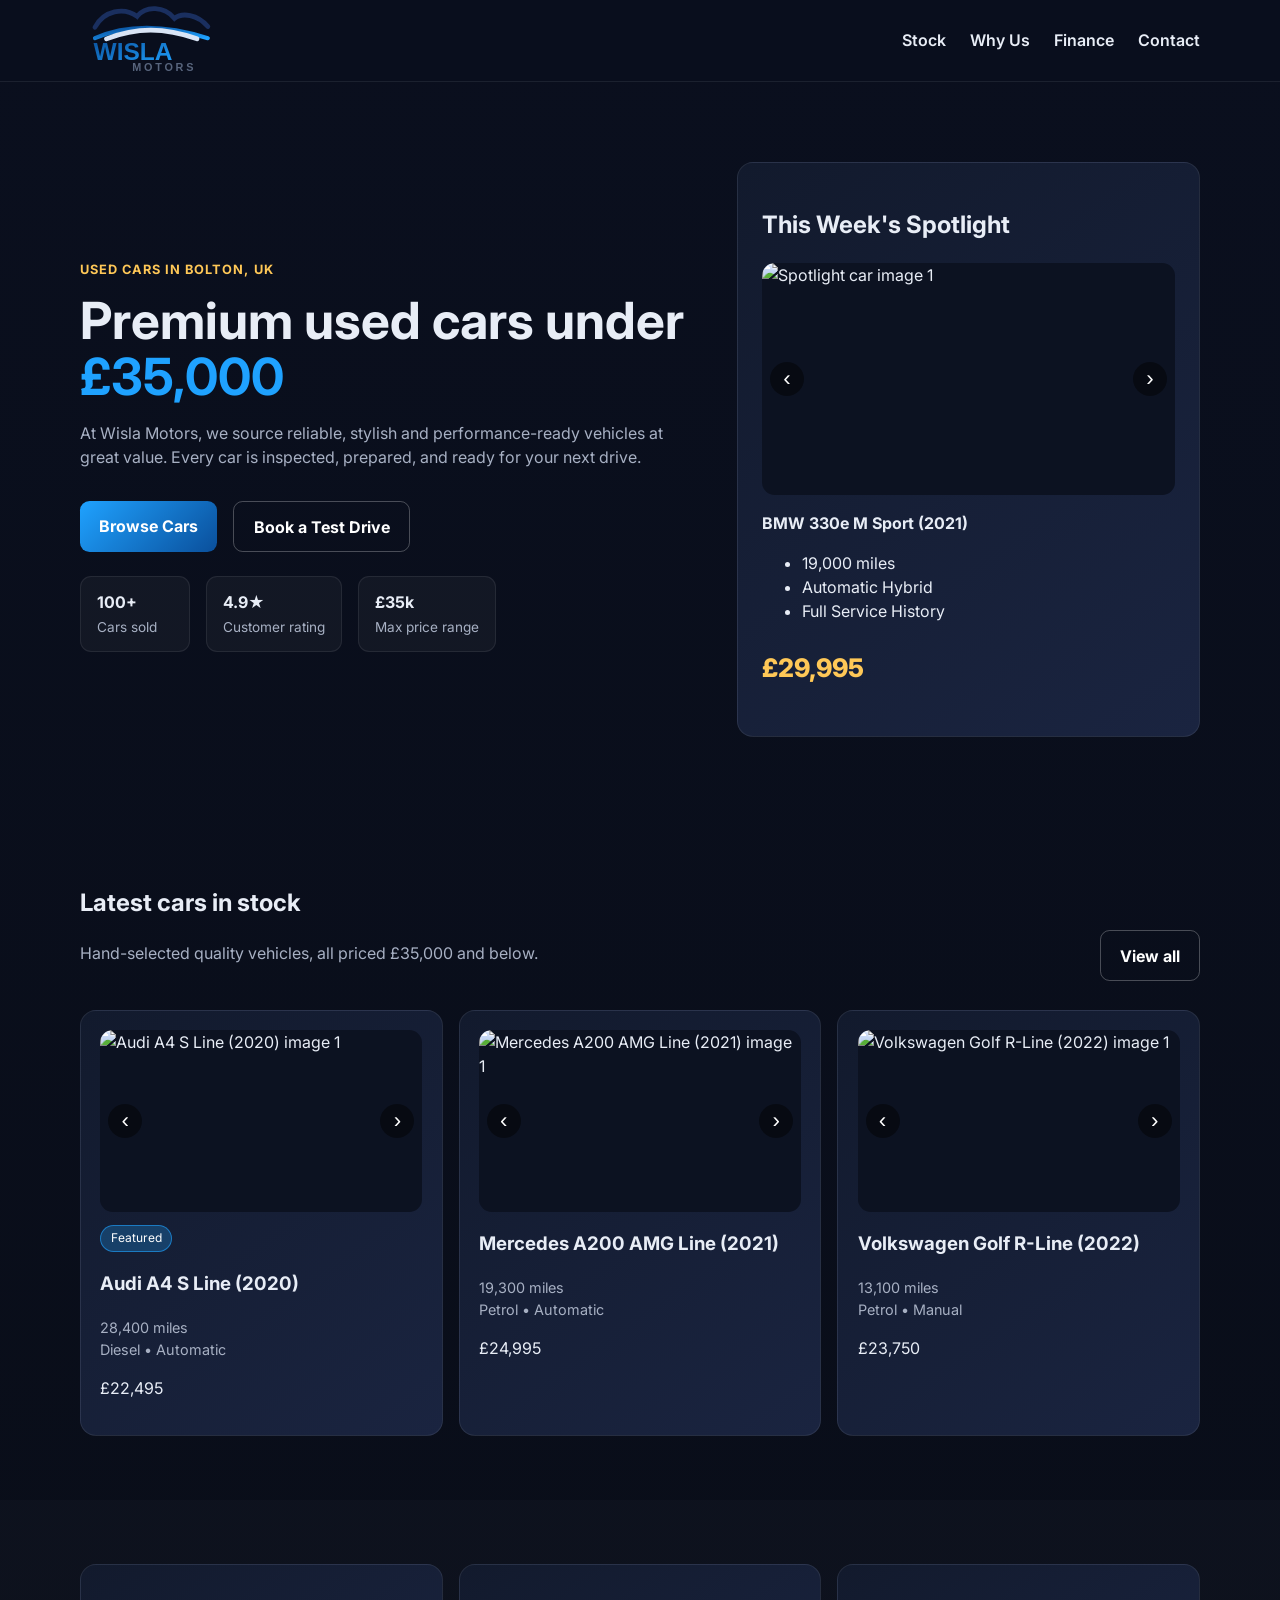
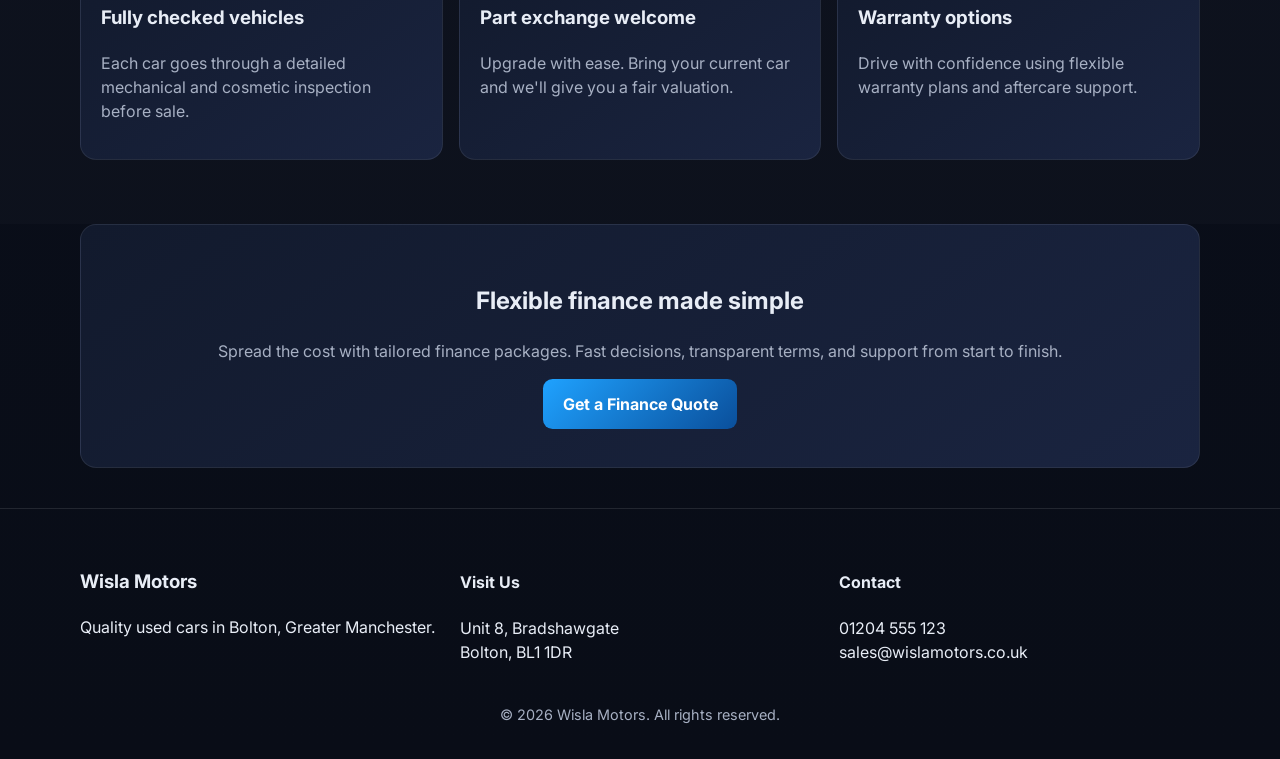
==== index.html @ de7a3d7c "Add stock page link and car image carousels" ====
<!DOCTYPE html>
<html lang="en">
  <head>
    <meta charset="UTF-8" />
    <meta name="viewport" content="width=device-width, initial-scale=1.0" />
    <title>Wisla Motors | Quality Used Cars in Bolton</title>
    <meta
      name="description"
      content="Wisla Motors offers hand-picked used cars in Bolton, UK with prices up to £35,000. Browse our latest stock and book a test drive today."
    />
    <link rel="preconnect" href="https://fonts.googleapis.com" />
    <link rel="preconnect" href="https://fonts.gstatic.com" crossorigin />
    <link
      href="https://fonts.googleapis.com/css2?family=Inter:wght@400;500;600;700;800&display=swap"
      rel="stylesheet"
    />
    <link rel="stylesheet" href="styles.css" />
  </head>
  <body>
    <header class="site-header">
      <nav class="nav container">
        <a href="index.html" class="brand" aria-label="Wisla Motors home">
          <img src="assets/wisla-logo.svg" alt="Wisla Motors" class="brand-logo" />
        </a>
        <button class="menu-toggle" aria-expanded="false" aria-controls="nav-links">
          ☰
        </button>
        <ul id="nav-links" class="nav-links">
          <li><a href="#stock">Stock</a></li>
          <li><a href="#why-us">Why Us</a></li>
          <li><a href="#finance">Finance</a></li>
          <li><a href="#contact">Contact</a></li>
        </ul>
      </nav>
    </header>

    <main>
      <section class="hero">
        <div class="container hero-grid">
          <div>
            <p class="eyebrow">Used Cars in Bolton, UK</p>
            <h1>Premium used cars under <span>£35,000</span></h1>
            <p class="hero-copy">
              At Wisla Motors, we source reliable, stylish and performance-ready vehicles at great value.
              Every car is inspected, prepared, and ready for your next drive.
            </p>
            <div class="hero-actions">
              <a class="btn btn-primary" href="#stock">Browse Cars</a>
              <a class="btn btn-secondary" href="#contact">Book a Test Drive</a>
            </div>
            <div class="stats">
              <div><strong>100+</strong><span>Cars sold</span></div>
              <div><strong>4.9★</strong><span>Customer rating</span></div>
              <div><strong>£35k</strong><span>Max price range</span></div>
            </div>
          </div>
          <div class="hero-card">
            <h2>This Week's Spotlight</h2>
            <div class="carousel" data-carousel-id="spotlight">
              <button class="carousel-btn prev" aria-label="Previous spotlight image">‹</button>
              <div class="carousel-track"></div>
              <button class="carousel-btn next" aria-label="Next spotlight image">›</button>
            </div>
            <p class="car-name" id="spotlight-name">BMW 330e M Sport (2021)</p>
            <ul>
              <li>19,000 miles</li>
              <li>Automatic Hybrid</li>
              <li>Full Service History</li>
            </ul>
            <p class="price">£29,995</p>
          </div>
        </div>
      </section>

      <section id="stock" class="section container">
        <div class="section-header with-action">
          <div>
            <h2>Latest cars in stock</h2>
            <p>Hand-selected quality vehicles, all priced £35,000 and below.</p>
          </div>
          <a class="btn btn-secondary" href="stock.html">View all</a>
        </div>
        <div class="car-grid" id="car-grid"></div>
      </section>

      <section id="why-us" class="section muted">
        <div class="container perks-grid">
          <article>
            <h3>Fully checked vehicles</h3>
            <p>Each car goes through a detailed mechanical and cosmetic inspection before sale.</p>
          </article>
          <article>
            <h3>Part exchange welcome</h3>
            <p>Upgrade with ease. Bring your current car and we'll give you a fair valuation.</p>
          </article>
          <article>
            <h3>Warranty options</h3>
            <p>Drive with confidence using flexible warranty plans and aftercare support.</p>
          </article>
        </div>
      </section>

      <section id="finance" class="section container finance">
        <h2>Flexible finance made simple</h2>
        <p>
          Spread the cost with tailored finance packages. Fast decisions, transparent terms,
          and support from start to finish.
        </p>
        <a href="#contact" class="btn btn-primary">Get a Finance Quote</a>
      </section>
    </main>

    <footer id="contact" class="site-footer">
      <div class="container footer-grid">
        <div>
          <h3>Wisla Motors</h3>
          <p>Quality used cars in Bolton, Greater Manchester.</p>
        </div>
        <div>
          <h4>Visit Us</h4>
          <p>Unit 8, Bradshawgate<br />Bolton, BL1 1DR</p>
        </div>
        <div>
          <h4>Contact</h4>
          <p>01204 555 123<br />sales@wislamotors.co.uk</p>
        </div>
      </div>
      <p class="copyright">© <span id="year"></span> Wisla Motors. All rights reserved.</p>
    </footer>

    <script src="script.js"></script>
  </body>
</html>
---- styles.css ----
:root {
  --bg: #0a0f1e;
  --surface: #121a2d;
  --surface-soft: #1a2440;
  --text: #e8edf6;
  --muted: #a7b0c3;
  --primary: #1fa2ff;
  --primary-dark: #0a4f9b;
  --accent: #ffc857;
}

* {
  box-sizing: border-box;
}

body {
  margin: 0;
  font-family: 'Inter', system-ui, -apple-system, sans-serif;
  background: linear-gradient(180deg, var(--bg), #090d17);
  color: var(--text);
  line-height: 1.5;
}

.container {
  width: min(1120px, 92%);
  margin: 0 auto;
}

.site-header {
  position: sticky;
  top: 0;
  z-index: 10;
  backdrop-filter: blur(8px);
  background: rgba(10, 15, 30, 0.78);
  border-bottom: 1px solid rgba(255, 255, 255, 0.08);
}

.nav {
  min-height: 76px;
  display: flex;
  align-items: center;
  justify-content: space-between;
  gap: 1rem;
}

.brand-logo {
  width: 170px;
  height: auto;
}

.nav-links {
  list-style: none;
  display: flex;
  gap: 1.5rem;
  margin: 0;
  padding: 0;
}

.nav a {
  color: var(--text);
  text-decoration: none;
  font-weight: 600;
}

.menu-toggle {
  display: none;
  border: 0;
  background: transparent;
  color: white;
  font-size: 1.4rem;
}

.hero {
  padding: 5rem 0 4rem;
}

.hero-grid {
  display: grid;
  grid-template-columns: 1.35fr 1fr;
  gap: 2rem;
  align-items: center;
}

.eyebrow {
  color: var(--accent);
  font-weight: 700;
  text-transform: uppercase;
  letter-spacing: 0.08em;
  font-size: 0.8rem;
}

h1 {
  font-size: clamp(2rem, 4vw, 3.5rem);
  line-height: 1.1;
  margin: 0.5rem 0 1rem;
}

h1 span {
  color: var(--primary);
}

.hero-copy {
  max-width: 60ch;
  color: var(--muted);
}

.hero-actions {
  margin: 2rem 0 1.5rem;
  display: flex;
  gap: 1rem;
  flex-wrap: wrap;
}

.btn {
  display: inline-block;
  padding: 0.8rem 1.2rem;
  border-radius: 0.6rem;
  text-decoration: none;
  font-weight: 700;
}

.btn-primary {
  background: linear-gradient(135deg, var(--primary), var(--primary-dark));
  color: white;
}

.btn-secondary {
  border: 1px solid rgba(255, 255, 255, 0.26);
  color: white;
}

.stats {
  display: flex;
  gap: 1rem;
  flex-wrap: wrap;
}

.stats div {
  background: rgba(255, 255, 255, 0.04);
  border: 1px solid rgba(255, 255, 255, 0.08);
  border-radius: 0.7rem;
  padding: 0.8rem 1rem;
  min-width: 110px;
}

.stats strong {
  display: block;
}

.stats span {
  color: var(--muted);
  font-size: 0.85rem;
}

.hero-card,
.car-card,
.perks-grid article,
.finance {
  background: linear-gradient(145deg, var(--surface), var(--surface-soft));
  border: 1px solid rgba(255, 255, 255, 0.08);
  border-radius: 1rem;
}

.hero-card {
  padding: 1.5rem;
}

.hero-card .car-name {
  font-weight: 700;
}

.hero-card .price {
  font-size: 1.6rem;
  font-weight: 800;
  color: var(--accent);
}

.section {
  padding: 4rem 0;
}

.section-header p {
  color: var(--muted);
}

.section-header.with-action {
  display: flex;
  align-items: flex-end;
  justify-content: space-between;
  gap: 1rem;
  flex-wrap: wrap;
}

.car-grid {
  margin-top: 1.8rem;
  display: grid;
  grid-template-columns: repeat(3, minmax(0, 1fr));
  gap: 1rem;
}

.car-card {
  padding: 1.2rem;
}

.badge {
  display: inline-block;
  font-size: 0.75rem;
  color: #fff;
  background: rgba(31, 162, 255, 0.26);
  border: 1px solid rgba(31, 162, 255, 0.6);
  padding: 0.2rem 0.6rem;
  border-radius: 999px;
}

.car-meta {
  color: var(--muted);
  font-size: 0.9rem;
}

.carousel {
  position: relative;
  border-radius: 0.8rem;
  overflow: hidden;
  margin-bottom: 0.8rem;
  aspect-ratio: 16 / 9;
  background: #0c1221;
}

.carousel-track {
  width: 100%;
  height: 100%;
}

.carousel-track img {
  width: 100%;
  height: 100%;
  object-fit: cover;
  display: none;
}

.carousel-track img.active {
  display: block;
}

.carousel-btn {
  position: absolute;
  top: 50%;
  transform: translateY(-50%);
  border: none;
  width: 34px;
  height: 34px;
  border-radius: 50%;
  background: rgba(0, 0, 0, 0.45);
  color: #fff;
  font-size: 1.4rem;
  line-height: 1;
  cursor: pointer;
}

.carousel-btn.prev {
  left: 8px;
}

.carousel-btn.next {
  right: 8px;
}

.muted {
  background: rgba(255, 255, 255, 0.015);
}

.perks-grid {
  display: grid;
  gap: 1rem;
  grid-template-columns: repeat(3, 1fr);
}

.perks-grid article {
  padding: 1.25rem;
}

.perks-grid p,
.finance p {
  color: var(--muted);
}

.finance {
  text-align: center;
  padding: 2.4rem;
}

.site-footer {
  border-top: 1px solid rgba(255, 255, 255, 0.1);
  margin-top: 2.5rem;
  padding: 2.5rem 0 1.2rem;
}

.footer-grid {
  display: grid;
  grid-template-columns: repeat(3, 1fr);
  gap: 1.2rem;
}

.copyright {
  text-align: center;
  color: var(--muted);
  margin-top: 1.5rem;
  font-size: 0.9rem;
}

@media (max-width: 860px) {
  .hero-grid,
  .car-grid,
  .perks-grid,
  .footer-grid {
    grid-template-columns: 1fr;
  }

  .menu-toggle {
    display: inline-block;
  }

  .nav-links {
    position: absolute;
    top: 75px;
    left: 0;
    right: 0;
    padding: 1rem 4%;
    background: #0d1325;
    flex-direction: column;
    display: none;
    border-bottom: 1px solid rgba(255, 255, 255, 0.08);
  }

  .nav-links.open {
    display: flex;
  }
}
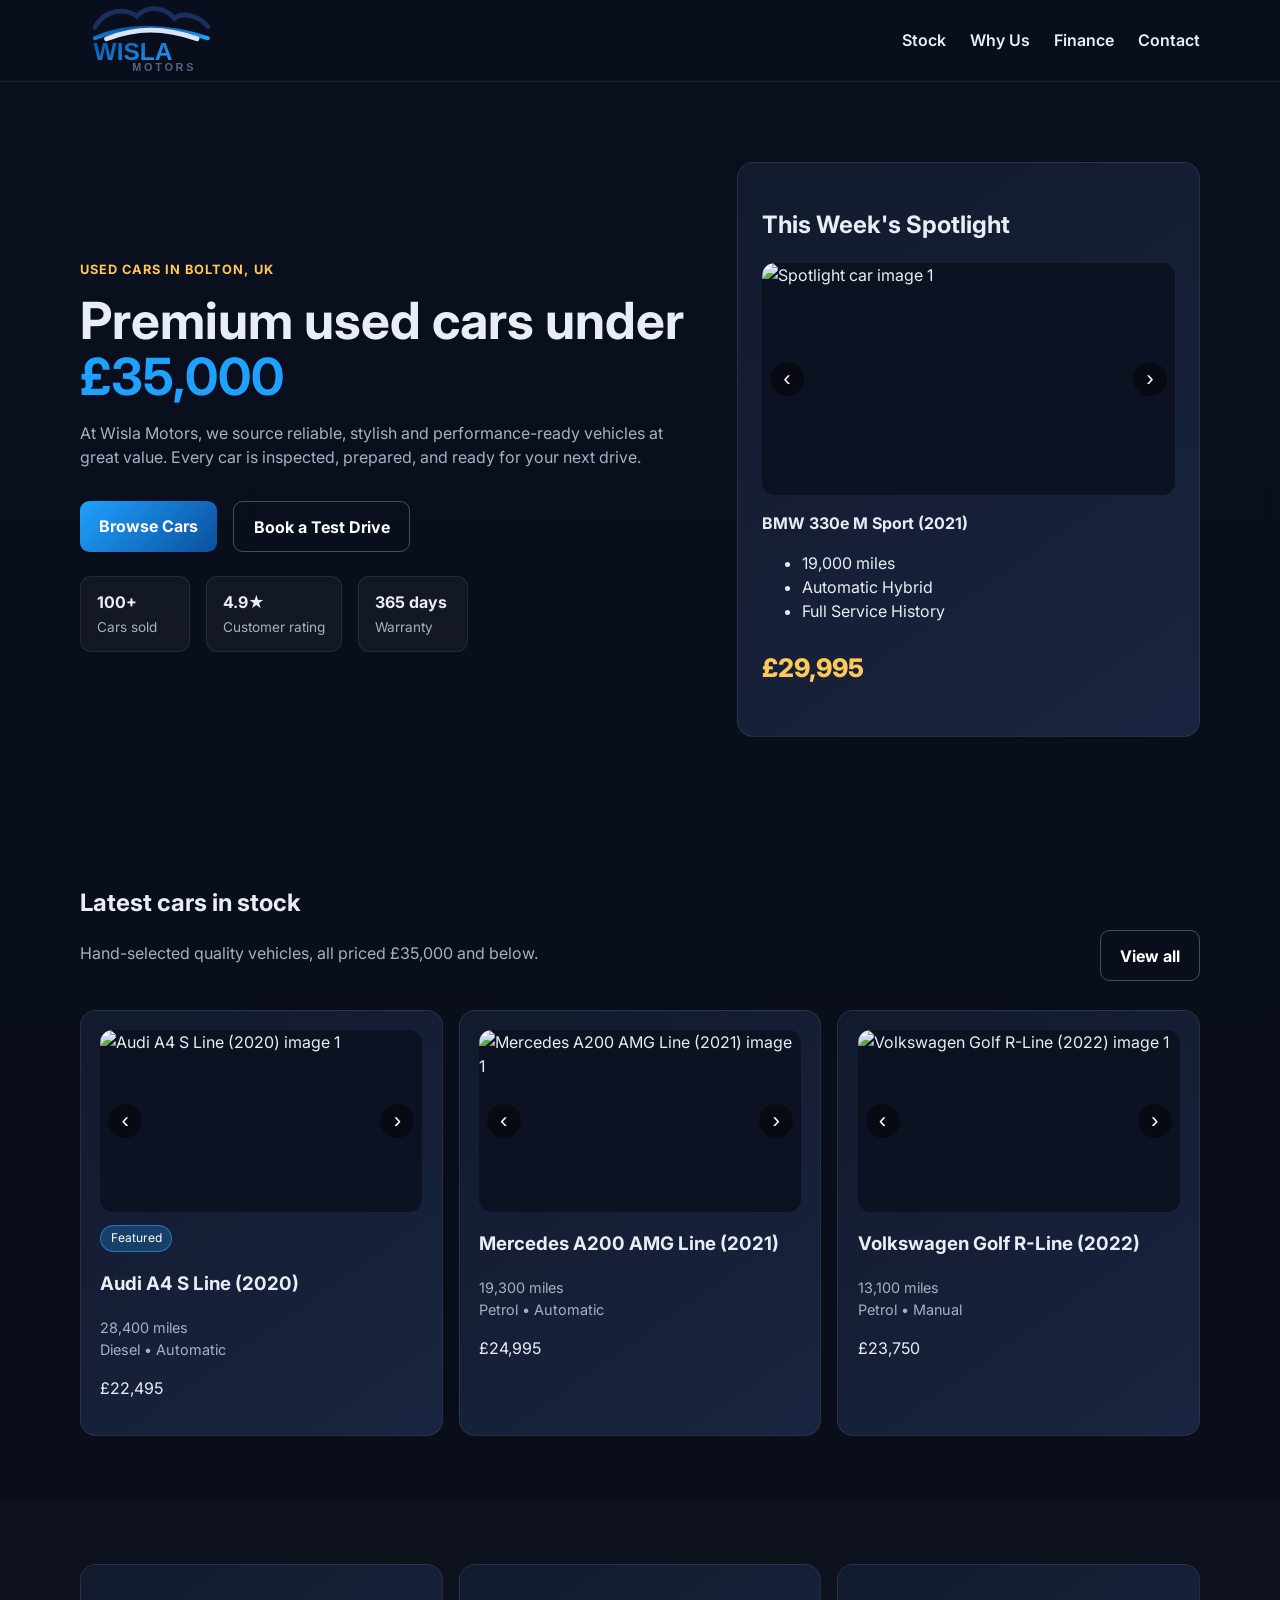
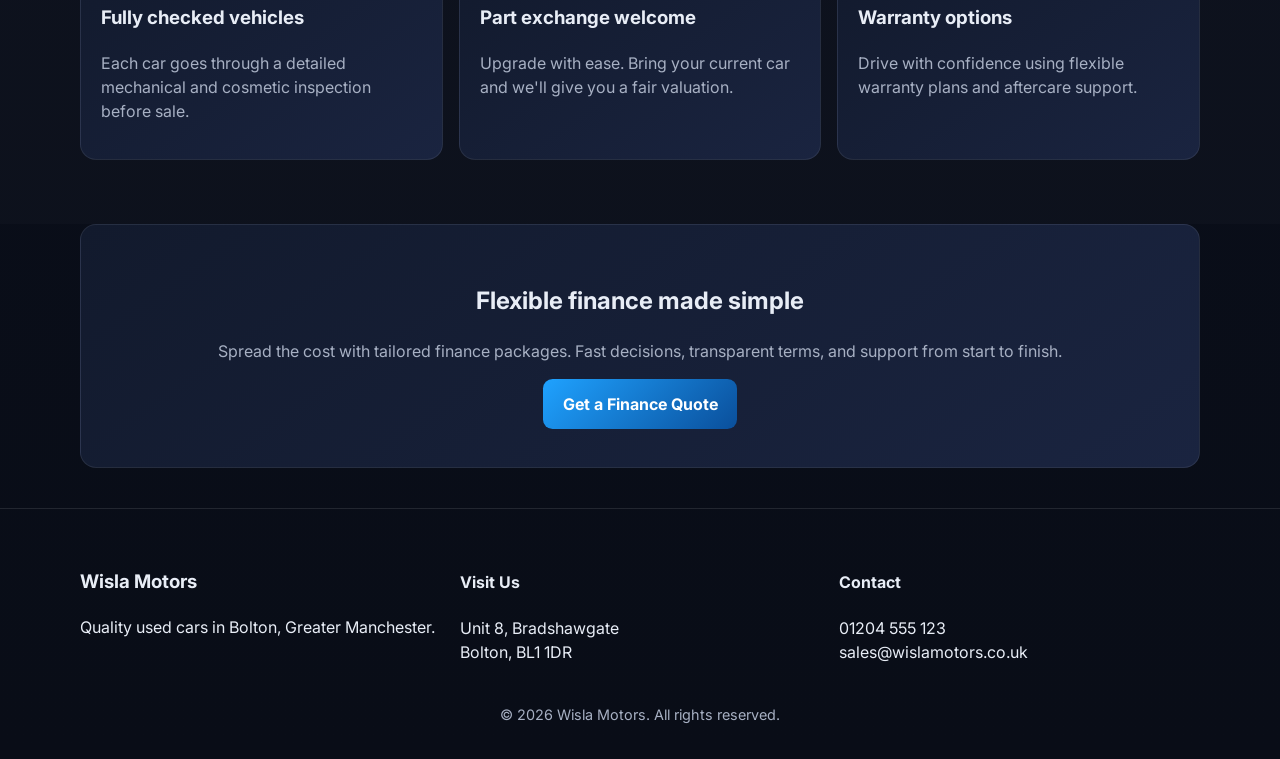
==== commit 2f04e197: "Update index.html" ====
--- a/index.html
+++ b/index.html
@@ -51,7 +51,7 @@
             <div class="stats">
               <div><strong>100+</strong><span>Cars sold</span></div>
               <div><strong>4.9★</strong><span>Customer rating</span></div>
-              <div><strong>£35k</strong><span>Max price range</span></div>
+              <div><strong>365 days</strong><span>Warranty</span></div>
             </div>
           </div>
           <div class="hero-card">
